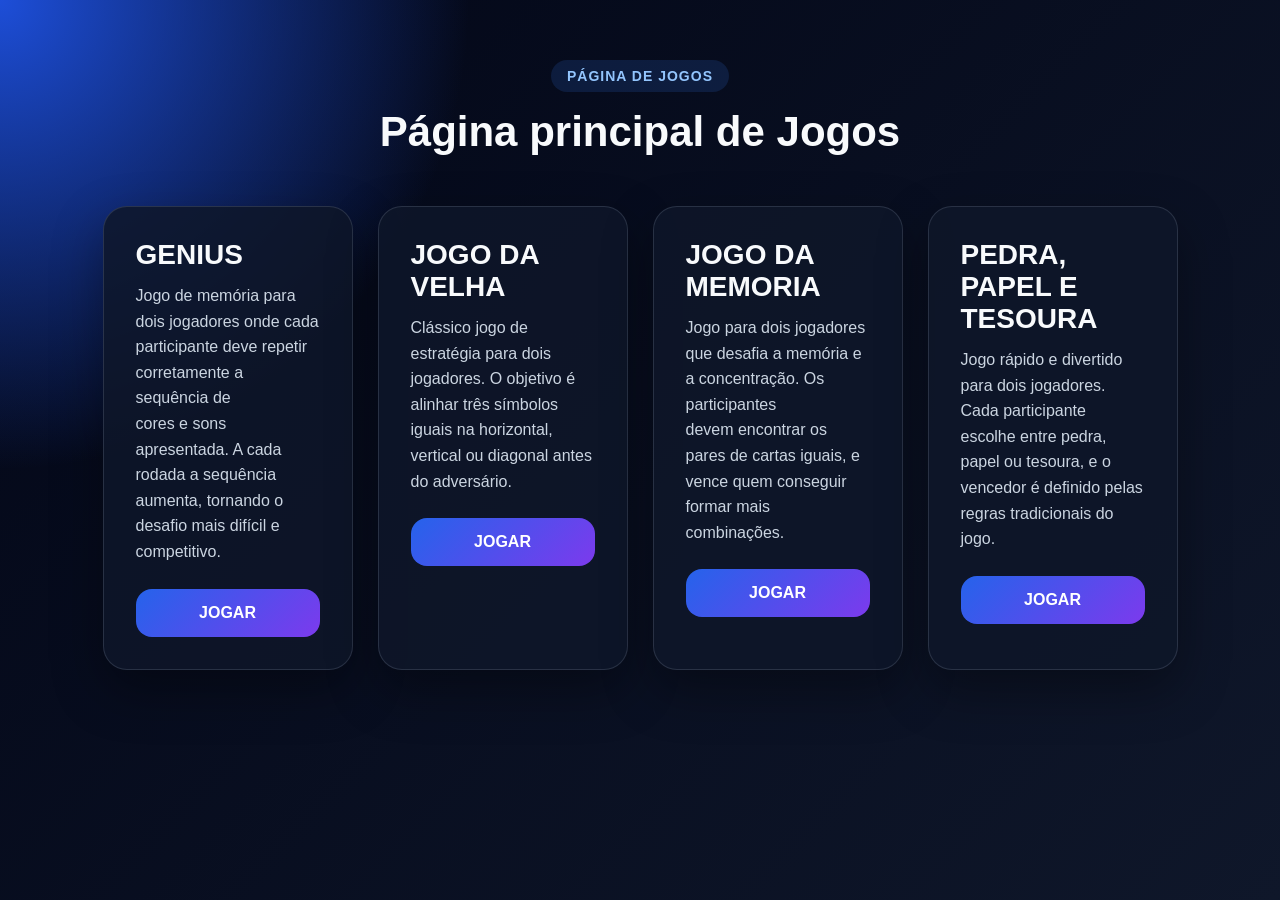
==== index.html @ 3e3020b4 "atualizaçãot" ====
<!DOCTYPE html>
<html lang="pt-BR">
<head>
  <!-- Define o padrão de caracteres da página -->
  <meta charset="UTF-8">

  <!-- Deixa a página adaptável para celular e computador -->
  <meta name="viewport" content="width=device-width, initial-scale=1.0">

  <!-- Título que aparece na aba do navegador -->
  <title>Página de Jogos com HTML, CSS e JavaScript</title>

  <!-- Conecta o arquivo CSS ao HTML -->
  <link rel="stylesheet" href="css/style.css">
</head>
<body>

  <!-- Área principal da página -->
  <main class="container">

    <!-- Cabeçalho da página -->
    <section class="hero">
      <p class="tag">Página de Jogos</p>

      <h1>Página principal de Jogos</h1>

    </section>

    <!-- Área onde ficará o projeto -->
    <section class="area-projeto">

      <!-- Card com informações e botão -->
      <div class="card-info">
        <h2>GENIUS</h2>

        <p>
      Jogo de memória para dois jogadores onde cada participante deve repetir corretamente a sequência de <br> 
      cores e sons apresentada. A cada rodada a sequência aumenta, tornando o desafio mais difícil e competitivo.

        </p>
       
        <!-- Botão que será usado pelo JavaScript -->
        <button id="btnAtivar" class="btn-principal">
          JOGAR
        </button>
      </div>

<!-- Card com informações e botão -->
      <div class="card-info">
        <h2>JOGO DA VELHA</h2>

        <p>
      Clássico jogo de estratégia para dois jogadores. O objetivo é alinhar três símbolos iguais na horizontal,<br>
       vertical ou diagonal antes do adversário.
        </p>

       
        <!-- Botão que será usado pelo JavaScript -->
        <button id="btnAtivar" class="btn-principal">
          JOGAR
        </button>
      </div>

       <!-- Card com informações e botão -->
       <div class="card-info">
        <h2>JOGO DA MEMORIA</h2>
        
        <p>
Jogo para dois jogadores que desafia a memória e a concentração. Os participantes <br>
devem encontrar os pares de cartas iguais, e vence quem conseguir formar mais combinações.
        </p>

       
        <!-- Botão que será usado pelo JavaScript -->
        <button id="btnAtivar" class="btn-principal">
          JOGAR
        </button>
      </div>

     <!-- Card com informações e botão -->
       <div class="card-info">
        <h2>PEDRA, PAPEL E TESOURA</h2>

        <p>
Jogo rápido e divertido para dois jogadores. Cada participante <br>
escolhe entre pedra, papel ou tesoura, e o vencedor é definido pelas regras tradicionais do jogo.    
    </p>

       
        <!-- Botão que será usado pelo JavaScript -->
        <button id="btnAtivar" class="btn-principal">
          JOGAR
        </button>
      </div>
    </section>

  </main>

  <!-- Conecta o JavaScript ao HTML -->
  <script src="js/script.js"></script>
</body>
</html>
---- css/style.css ----
/* Remove margens e espaçamentos padrões dos navegadores */
* {
  margin: 0;
  padding: 0;
  box-sizing: border-box;
}

/* Estiliza o corpo da página */
body {
  min-height: 100vh;
  font-family: Arial, Helvetica, sans-serif;
  background:
    radial-gradient(circle at top left, #1d4ed8, transparent 30%),
    linear-gradient(135deg, #020617, #0f172a);
  color: #f8fafc;
}

/* Define largura máxima do conteúdo */
.container {
  width: 90%;
  max-width: 1100px;
  margin: 0 auto;
  padding: 60px 0;
}

/* Centraliza o cabeçalho */
.hero {
  text-align: center;
  margin-bottom: 50px;
}

/* Estiliza a etiqueta superior */
.tag {
  display: inline-block;
  padding: 8px 16px;
  margin-bottom: 16px;
  border-radius: 999px;
  background-color: rgba(59, 130, 246, 0.15);
  color: #93c5fd;
  font-size: 14px;
  font-weight: bold;
  letter-spacing: 1px;
  text-transform: uppercase;
}

/* Estiliza o título principal */
.hero h1 {
  font-size: 42px;
  margin-bottom: 16px;
}

/* Estiliza o parágrafo de descrição */
.descricao {
  max-width: 650px;
  margin: 0 auto;
  color: #cbd5e1;
  font-size: 18px;
  line-height: 1.6;
}

.area-projeto {
  display: flex;
  justify-content: center;
  gap: 25px;
  flex-wrap: wrap;
}

.card-info {
  width: 250px; /* deixa menos largo */
  min-height: 460px; /* aumenta o comprimento */
  
  background-color: rgba(15, 23, 42, 0.85);
  border: 1px solid rgba(148, 163, 184, 0.2);
  border-radius: 24px;
  padding: 32px;
  box-shadow: 0 20px 50px rgba(0, 0, 0, 0.35);
}

/* Estiliza o título do card */
.card-info h2 {
  font-size: 28px;
  margin-bottom: 12px;
}

/* Estiliza o texto do card */
.card-info p {
  color: #cbd5e1;
  line-height: 1.6;
  margin-bottom: 24px;
}

/* Estiliza o botão principal */
.btn-principal {
  width: 100%;
  padding: 15px 20px;
  border: none;
  border-radius: 16px;
  background: linear-gradient(135deg, #2563eb, #7c3aed);
  color: white;
  font-size: 16px;
  font-weight: bold;
  cursor: pointer;
  transition: 0.3s;
}

/* Efeito quando passa o mouse no botão */
.btn-principal:hover {
  transform: translateY(-3px);
  box-shadow: 0 12px 30px rgba(37, 99, 235, 0.35);
}

/* Adaptação para telas menores */
@media (max-width: 800px) {
  .area-projeto {
    grid-template-columns: 1fr;
  }

  .hero h1 {
    font-size: 32px;
  }
}
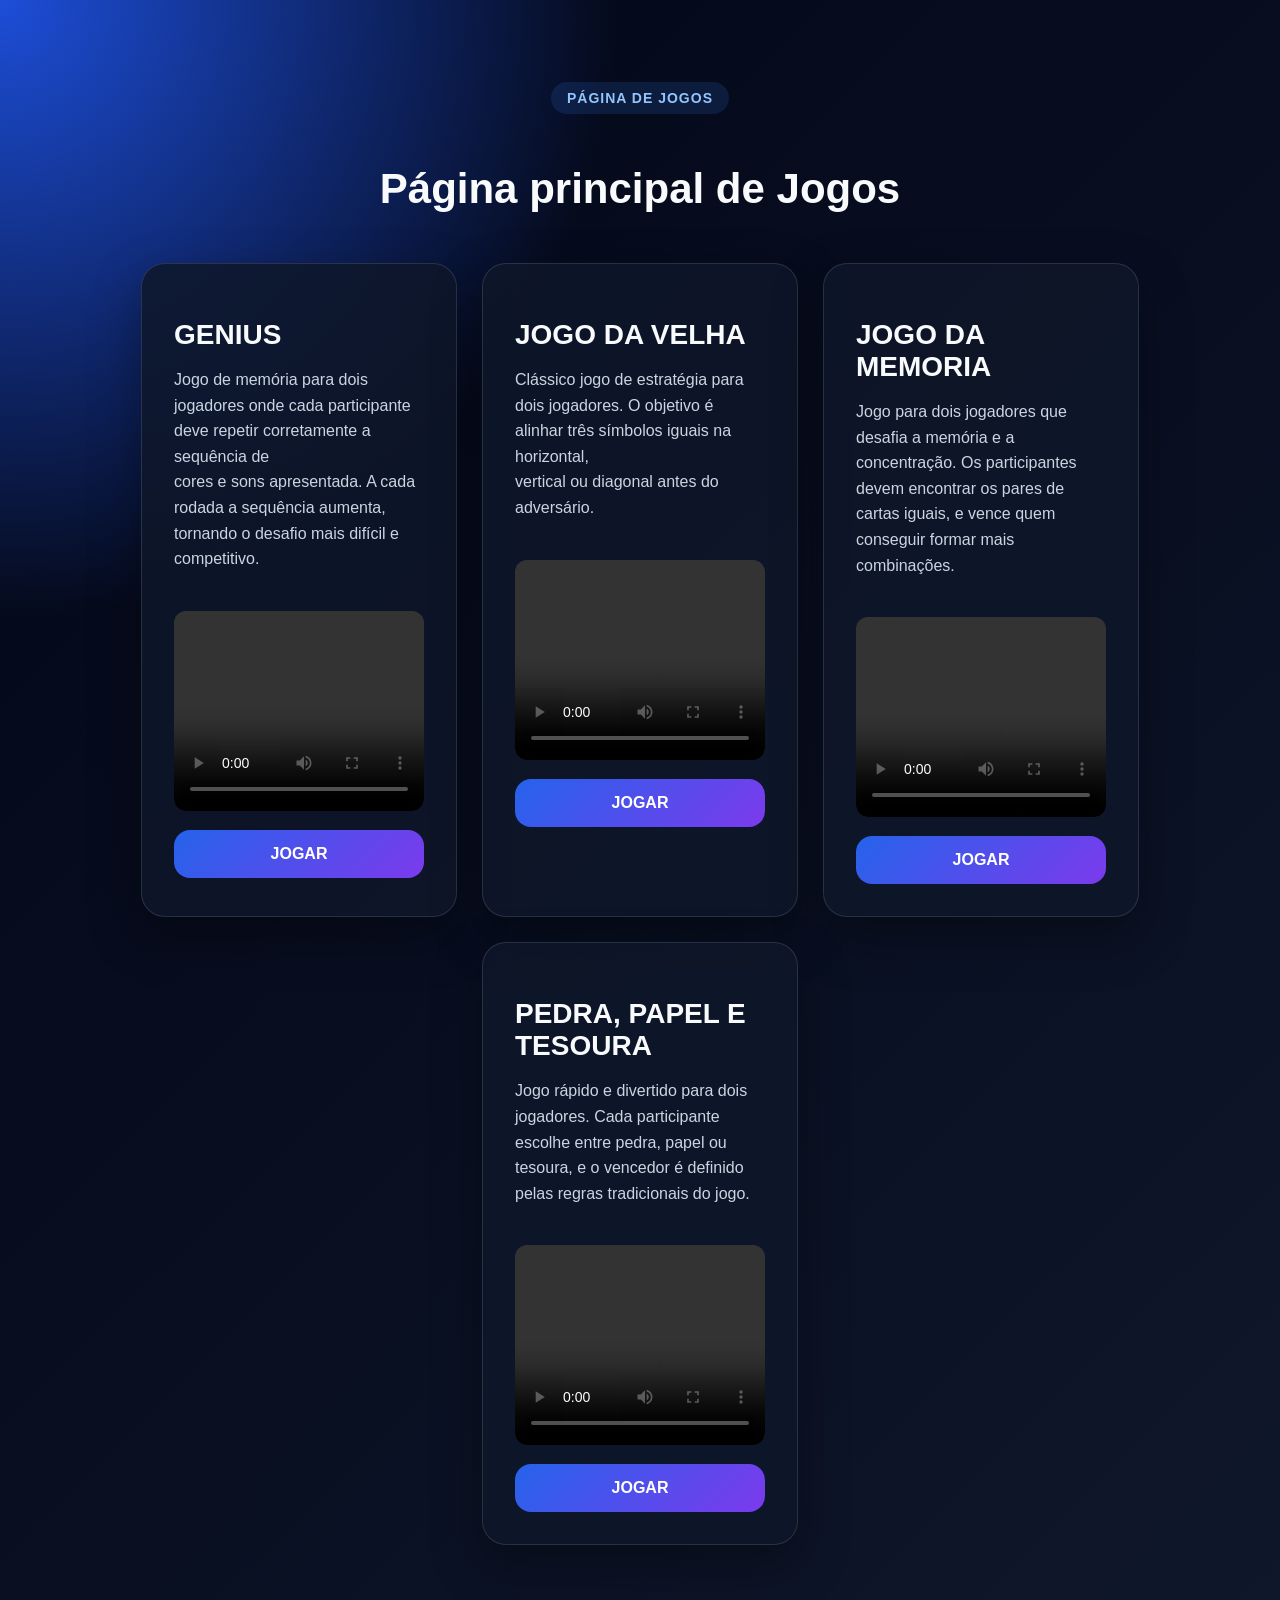
==== commit 3ce278aa: "atualizando" ====
--- a/index.html
+++ b/index.html
@@ -36,9 +36,13 @@
         <p>
       Jogo de memória para dois jogadores onde cada participante deve repetir corretamente a sequência de <br> 
       cores e sons apresentada. A cada rodada a sequência aumenta, tornando o desafio mais difícil e competitivo.
-
         </p>
        
+          <!-- VIDEO -->
+  <video class="video-card" controls>
+    <source src="videos/jogodavelha.mp4" type="video/mp4">
+  </video>
+
         <!-- Botão que será usado pelo JavaScript -->
         <button id="btnAtivar" class="btn-principal">
           JOGAR
@@ -54,7 +58,11 @@
        vertical ou diagonal antes do adversário.
         </p>
 
-       
+       <video class="video-card" controls>
+  <source src="./videos/jogodavelha.mp4" type="video/mp4">
+  Seu navegador não suporta vídeo.
+</video>
+
         <!-- Botão que será usado pelo JavaScript -->
         <button id="btnAtivar" class="btn-principal">
           JOGAR
@@ -64,12 +72,14 @@
        <!-- Card com informações e botão -->
        <div class="card-info">
         <h2>JOGO DA MEMORIA</h2>
-        
         <p>
 Jogo para dois jogadores que desafia a memória e a concentração. Os participantes <br>
 devem encontrar os pares de cartas iguais, e vence quem conseguir formar mais combinações.
         </p>
-
+<video class="video-card" controls>
+  <source src="memoria.mp4" type="video/mp4">
+  Seu navegador não suporta vídeo.
+</video>
        
         <!-- Botão que será usado pelo JavaScript -->
         <button id="btnAtivar" class="btn-principal">
@@ -86,7 +96,10 @@
 escolhe entre pedra, papel ou tesoura, e o vencedor é definido pelas regras tradicionais do jogo.    
     </p>
 
-       
+       <video class="video-card" controls>
+  <source src="." type="video/mp4">
+  Seu navegador não suporta vídeo.
+</video>
         <!-- Botão que será usado pelo JavaScript -->
         <button id="btnAtivar" class="btn-principal">
           JOGAR
--- a/css/style.css
+++ b/css/style.css
@@ -1,9 +1,3 @@
-/* Remove margens e espaçamentos padrões dos navegadores */
-* {
-  margin: 0;
-  padding: 0;
-  box-sizing: border-box;
-}
 
 /* Estiliza o corpo da página */
 body {
@@ -118,4 +112,25 @@
   .hero h1 {
     font-size: 32px;
   }
+} 
+
+/* video card */
+.card{
+  width: 320px;
+  background: #1e1e1e;
+  color: white;
+  padding: 20px;
+  border-radius: 15px;
+}
+
+.video-card{
+  width: 100%;
+  height: 200px;
+
+  object-fit: cover;
+
+  border-radius: 12px;
+
+  margin-top: 15px;
+  margin-bottom: 15px;
 }
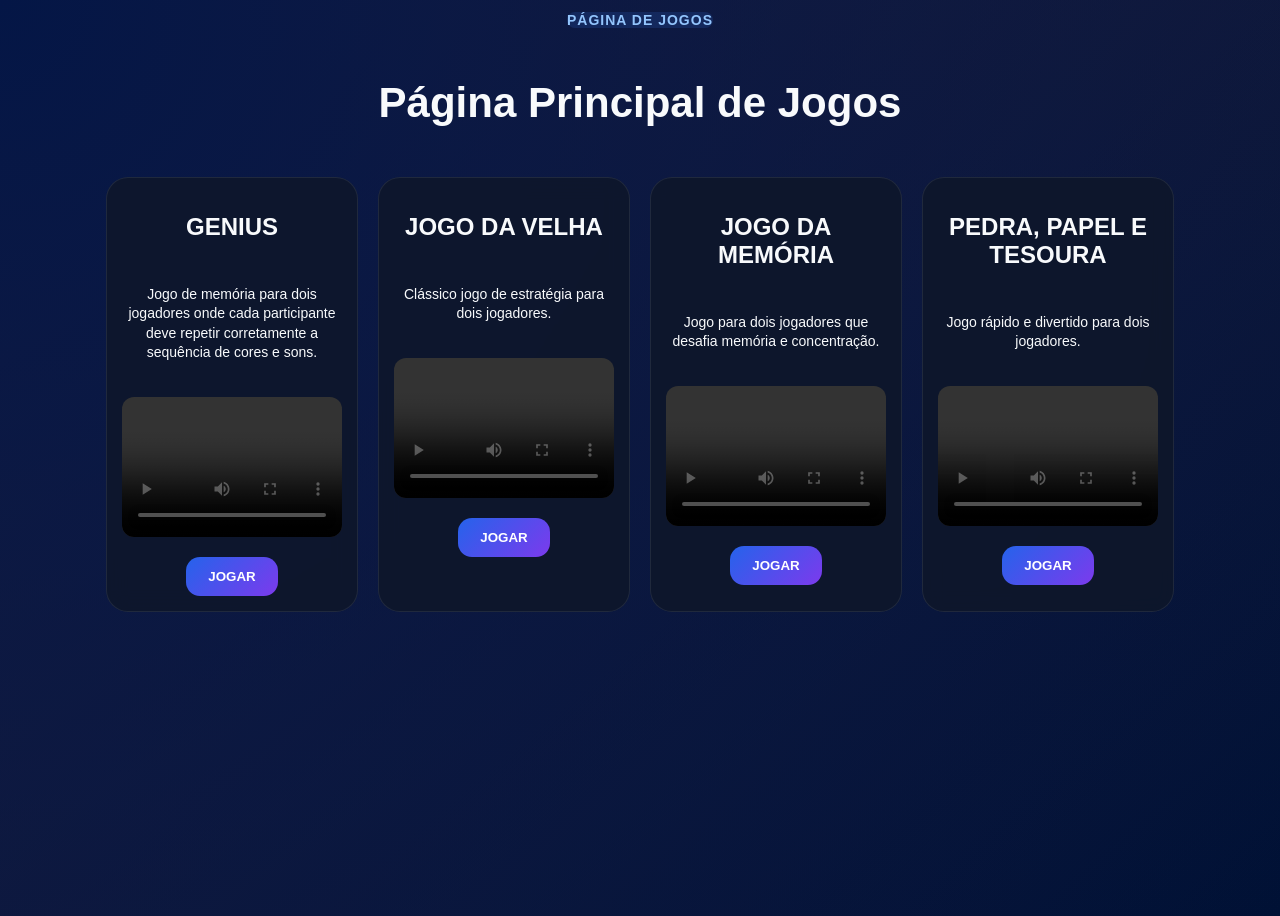
==== commit 136aa004: "atualizando projeto" ====
--- a/index.html
+++ b/index.html
@@ -1,115 +1,179 @@
 <!DOCTYPE html>
 <html lang="pt-BR">
+
 <head>
-  <!-- Define o padrão de caracteres da página -->
+
   <meta charset="UTF-8">
 
-  <!-- Deixa a página adaptável para celular e computador -->
-  <meta name="viewport" content="width=device-width, initial-scale=1.0">
+  <meta name="viewport"
+        content="width=device-width, initial-scale=1.0">
 
-  <!-- Título que aparece na aba do navegador -->
-  <title>Página de Jogos com HTML, CSS e JavaScript</title>
+  <title>
+    Página de Jogos com HTML, CSS e JavaScript
+  </title>
 
-  <!-- Conecta o arquivo CSS ao HTML -->
-  <link rel="stylesheet" href="css/style.css">
+  <link rel="stylesheet"
+        href="css/style.css">
+
 </head>
+
 <body>
 
-  <!-- Área principal da página -->
   <main class="container">
 
-    <!-- Cabeçalho da página -->
+    <!-- TOPO -->
+
     <section class="hero">
-      <p class="tag">Página de Jogos</p>
 
-      <h1>Página principal de Jogos</h1>
+      <p class="tag">
+        Página de Jogos
+      </p>
+
+      <h1>
+        Página Principal de Jogos
+      </h1>
 
     </section>
 
-    <!-- Área onde ficará o projeto -->
+    <!-- ÁREA DOS CARDS -->
+
     <section class="area-projeto">
 
-      <!-- Card com informações e botão -->
+      <!-- GENIUS -->
+
       <div class="card-info">
+
         <h2>GENIUS</h2>
 
         <p>
-      Jogo de memória para dois jogadores onde cada participante deve repetir corretamente a sequência de <br> 
-      cores e sons apresentada. A cada rodada a sequência aumenta, tornando o desafio mais difícil e competitivo.
+          Jogo de memória para dois jogadores
+          onde cada participante deve repetir
+          corretamente a sequência de cores e sons.
         </p>
-       
-          <!-- VIDEO -->
-  <video class="video-card" controls>
-    <source src="videos/jogodavelha.mp4" type="video/mp4">
-  </video>
 
-        <!-- Botão que será usado pelo JavaScript -->
-        <button id="btnAtivar" class="btn-principal">
-          JOGAR
-        </button>
+        <video class="video-card" controls>
+
+          <source
+            src="videos/genius.mp4"
+            type="video/mp4"
+          >
+
+        </video>
+
+        <a href="genius/index7.html">
+
+          <button class="btn-principal">
+
+            JOGAR
+
+          </button>
+
+        </a>
+
       </div>
 
-<!-- Card com informações e botão -->
+      <!-- JOGO DA VELHA -->
+
       <div class="card-info">
+
         <h2>JOGO DA VELHA</h2>
 
         <p>
-      Clássico jogo de estratégia para dois jogadores. O objetivo é alinhar três símbolos iguais na horizontal,<br>
-       vertical ou diagonal antes do adversário.
+          Clássico jogo de estratégia para
+          dois jogadores.
         </p>
 
-       <video class="video-card" controls>
-  <source src="./videos/jogodavelha.mp4" type="video/mp4">
-  Seu navegador não suporta vídeo.
-</video>
+        <video class="video-card" controls>
 
-        <!-- Botão que será usado pelo JavaScript -->
-        <button id="btnAtivar" class="btn-principal">
-          JOGAR
-        </button>
+          <source
+            src="videos/jogodavelha.mp4"
+            type="video/mp4"
+          >
+
+        </video>
+
+        <a href="jogodavelha/index2.html">
+
+          <button class="btn-principal">
+
+            JOGAR
+
+          </button>
+
+        </a>
+
       </div>
 
-       <!-- Card com informações e botão -->
-       <div class="card-info">
-        <h2>JOGO DA MEMORIA</h2>
+      <!-- MEMÓRIA -->
+
+      <div class="card-info">
+
+        <h2>JOGO DA MEMÓRIA</h2>
+
         <p>
-Jogo para dois jogadores que desafia a memória e a concentração. Os participantes <br>
-devem encontrar os pares de cartas iguais, e vence quem conseguir formar mais combinações.
+          Jogo para dois jogadores que desafia
+          memória e concentração.
         </p>
-<video class="video-card" controls>
-  <source src="memoria.mp4" type="video/mp4">
-  Seu navegador não suporta vídeo.
-</video>
-       
-        <!-- Botão que será usado pelo JavaScript -->
-        <button id="btnAtivar" class="btn-principal">
-          JOGAR
-        </button>
+
+        <video class="video-card" controls>
+
+          <source
+            src="memoria.mp4"
+            type="video/mp4"
+          >
+
+        </video>
+
+        <a href="jogomemoria/index3.html">
+
+          <button class="btn-principal">
+
+            JOGAR
+
+          </button>
+
+        </a>
+
       </div>
 
-     <!-- Card com informações e botão -->
-       <div class="card-info">
+      <!-- PEDRA PAPEL TESOURA -->
+
+      <div class="card-info">
+
         <h2>PEDRA, PAPEL E TESOURA</h2>
 
         <p>
-Jogo rápido e divertido para dois jogadores. Cada participante <br>
-escolhe entre pedra, papel ou tesoura, e o vencedor é definido pelas regras tradicionais do jogo.    
-    </p>
+          Jogo rápido e divertido para
+          dois jogadores.
+        </p>
 
-       <video class="video-card" controls>
-  <source src="." type="video/mp4">
-  Seu navegador não suporta vídeo.
-</video>
-        <!-- Botão que será usado pelo JavaScript -->
-        <button id="btnAtivar" class="btn-principal">
-          JOGAR
-        </button>
+        <video class="video-card" controls>
+
+          <source
+            src="videos/pedrapapeltesoura.mp4"
+            type="video/mp4"
+          >
+
+        </video>
+
+        <a href="papeltesoura/index4.html">
+
+          <button class="btn-principal">
+
+            JOGAR
+
+          </button>
+
+        </a>
+
       </div>
+
     </section>
 
   </main>
 
-  <!-- Conecta o JavaScript ao HTML -->
   <script src="js/script.js"></script>
+
 </body>
+
 </html>
--- a/css/style.css
+++ b/css/style.css
@@ -1,11 +1,10 @@
-
 /* Estiliza o corpo da página */
 body {
   min-height: 100vh;
   font-family: Arial, Helvetica, sans-serif;
   background:
-    radial-gradient(circle at top left, #1d4ed8, transparent 30%),
-    linear-gradient(135deg, #020617, #0f172a);
+    radial-gradient(circle at top left, #041646, transparent 100%),
+    linear-gradient(500deg, #0c0929e5, #001135);
   color: #f8fafc;
 }
 
@@ -23,10 +22,25 @@
   margin-bottom: 50px;
 }
 
-/* Estiliza a etiqueta superior */
+/* Etiqueta */
+/* Define largura máxima do conteúdo */
+.container {
+  width: 90%;
+  max-width: 1100px;
+  margin: 0 auto;
+  padding: 20px 0; /* diminuído */
+}
+
+/* Centraliza o cabeçalho */
+.hero {
+  text-align: center;
+  margin-top: -30px; /* sobe o conteúdo */
+  margin-bottom: 50px;
+}
+
+/* Etiqueta */
 .tag {
   display: inline-block;
-  padding: 8px 16px;
   margin-bottom: 16px;
   border-radius: 999px;
   background-color: rgba(59, 130, 246, 0.15);
@@ -37,13 +51,13 @@
   text-transform: uppercase;
 }
 
-/* Estiliza o título principal */
+/* Título */
 .hero h1 {
   font-size: 42px;
   margin-bottom: 16px;
 }
 
-/* Estiliza o parágrafo de descrição */
+/* Descrição */
 .descricao {
   max-width: 650px;
   margin: 0 auto;
@@ -52,85 +66,81 @@
   line-height: 1.6;
 }
 
+/* ÁREA DOS CARDS */
 .area-projeto {
   display: flex;
   justify-content: center;
-  gap: 25px;
+  gap: 20px;
   flex-wrap: wrap;
 }
 
+/* CARD */
 .card-info {
-  width: 250px; /* deixa menos largo */
-  min-height: 460px; /* aumenta o comprimento */
-  
-  background-color: rgba(15, 23, 42, 0.85);
-  border: 1px solid rgba(148, 163, 184, 0.2);
-  border-radius: 24px;
-  padding: 32px;
-  box-shadow: 0 20px 50px rgba(0, 0, 0, 0.35);
+  width: 220px; /* diminuído */
+  background: rgba(15, 23, 42, .85);
+  border: 1px solid rgba(255,255,255,.08);
+  border-radius: 22px;
+  padding: 15px;
+  display: flex;
+  flex-direction: column;
+  align-items: center;
+  text-align: center;
+  gap: 10px;
+  transition: .3s;
+  backdrop-filter: blur(10px);
 }
 
-/* Estiliza o título do card */
-.card-info h2 {
-  font-size: 28px;
-  margin-bottom: 12px;
+/* Hover */
+.card-info:hover {
+  transform: translateY(-6px);
+  box-shadow: 0 15px 35px rgba(0,0,0,.35);
 }
 
-/* Estiliza o texto do card */
+/* Texto do card */
 .card-info p {
-  color: #cbd5e1;
-  line-height: 1.6;
-  margin-bottom: 24px;
+  font-size: 14px;
+  line-height: 1.4;
 }
 
-/* Estiliza o botão principal */
+/* Vídeo */
+.video-card {
+  width: 100%;
+  height: 140px; /* diminuído */
+  object-fit: cover;
+  border-radius: 12px;
+  margin-top: 10px;
+  margin-bottom: 10px;
+}
+
+/* Botão */
 .btn-principal {
-  width: 100%;
-  padding: 15px 20px;
   border: none;
-  border-radius: 16px;
-  background: linear-gradient(135deg, #2563eb, #7c3aed);
+  padding: 12px 22px;
+  border-radius: 14px;
+  background: linear-gradient(
+    135deg,
+    #2563eb,
+    #7c3aed
+  );
   color: white;
-  font-size: 16px;
   font-weight: bold;
   cursor: pointer;
-  transition: 0.3s;
+  transition: .3s;
 }
 
-/* Efeito quando passa o mouse no botão */
+/* Hover botão */
 .btn-principal:hover {
-  transform: translateY(-3px);
-  box-shadow: 0 12px 30px rgba(37, 99, 235, 0.35);
+  transform: scale(1.05);
 }
 
-/* Adaptação para telas menores */
+/* Responsivo */
 @media (max-width: 800px) {
-  .area-projeto {
-    grid-template-columns: 1fr;
-  }
-
   .hero h1 {
     font-size: 32px;
   }
-} 
 
-/* video card */
-.card{
-  width: 320px;
-  background: #1e1e1e;
-  color: white;
-  padding: 20px;
-  border-radius: 15px;
-}
-
-.video-card{
-  width: 100%;
-  height: 200px;
-
-  object-fit: cover;
-
-  border-radius: 12px;
-
-  margin-top: 15px;
-  margin-bottom: 15px;
+  .card-info {
+    width: 100%;
+    max-width: 260px;
+  }
 }
